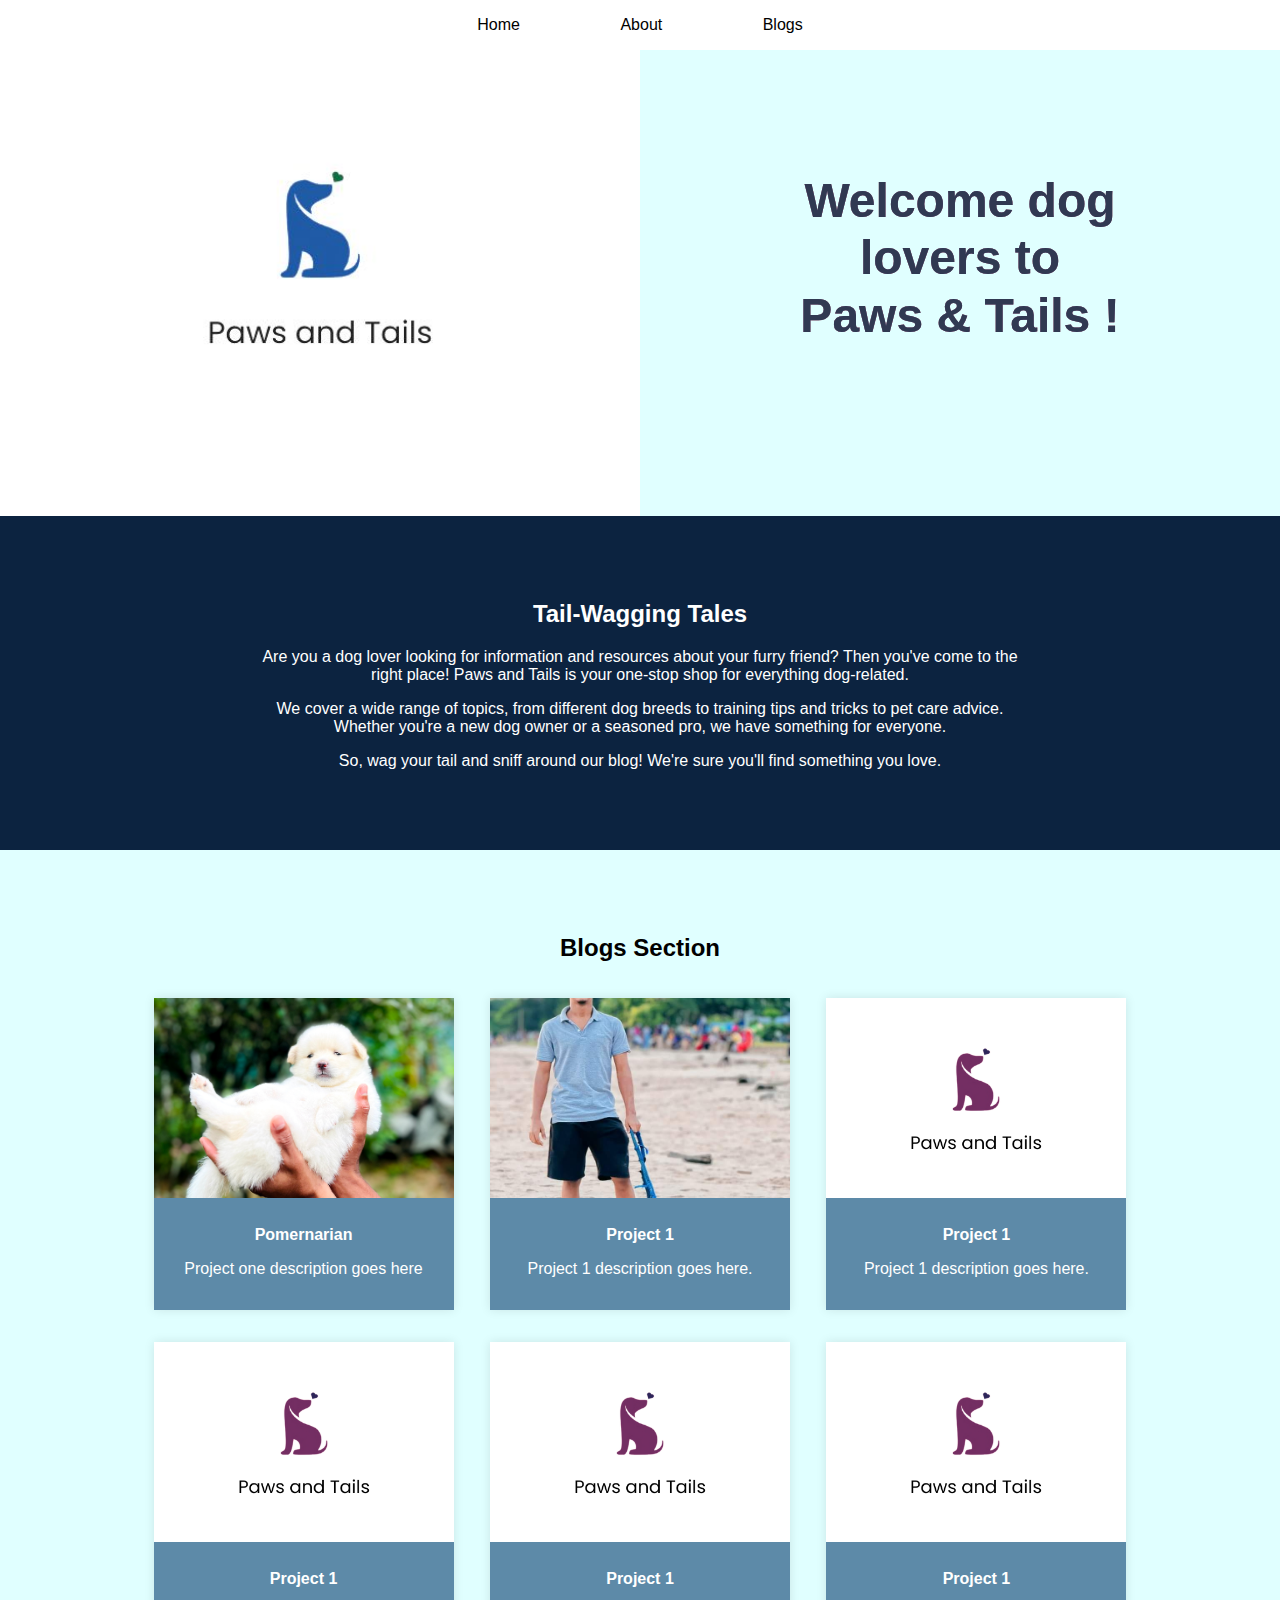
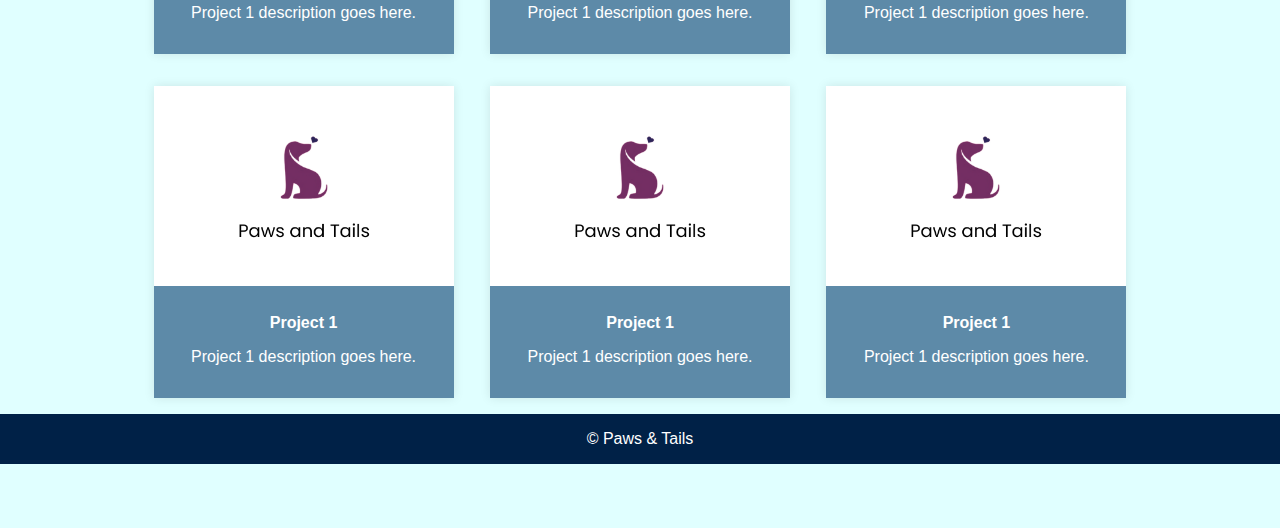
==== index.html @ db6d9ea2 "first commit" ====
<!DOCTYPE html>
<html lang="en">
<head>
  <meta charset="UTF-8">
  <meta name="viewport" content="width=device-width, initial-scale=1.0">
  <title>Fixed Navigation Bar</title>
  <link rel="stylesheet" href="/Text-animation.css">
  <style>
    body {
        margin: 0;
        font-family: Arial, sans-serif;
    }
    /* Navigation Bar */
    .navbar {
        position: fixed;
        top: 0;
        width: 100%;
        background-color: #ffffff;
        overflow: hidden;
        text-align: center;
    }

    .navbar a {
        display: inline-block;
        padding: 1em 3em;
        text-decoration: none;
        color: black;
    }

    .navbar a:hover {
        /* background-color: #ddd; */
        color:#002147;
    }
    
    /* home section */
    
    .section {
        /* padding: 50px 20px; */
        text-align: center;
        background-color: #E0FFFF;
    }

    

    .hero {
        display: grid;
        grid-template-columns: 1fr 1fr;
        height: 100%;
        color: #8c9ab900;
        /* margin-top: 60px; Added margin to avoid overlap with fixed navbar */
    }
    .hero .left { /* Adjust the path to your background image */
    /* background-size: cover; */
    /* background-attachment: fixed;  */
    width: 50vw;
    background-color: white; /* Adjust the transparency as needed */
    color: #000000;
    align-items: center;
    justify-content: center;
    text-align: center;
}


    .hero .right {
        /* margin-top: 2%; */
        width: 50vw;
        background-color: #7CB9E8(163, 132, 132);
        color: #000000;
        align-items: center;
        justify-content: center;
        text-align: center;
        display: flex;
        justify-content: center;

    }

    .section {
        padding: 4em 0;
        text-align: center;
    }

    .section h3 {
        font-size: 2em;
        margin-bottom: 1em;
    }

    .card {
        display: inline-block;
        width: 300px;
        margin: 1em;
        background-color: #5D8AA8;
        box-shadow: 0 0 10px rgba(0, 0, 0, 0.1);
        transition: transform 0.3s;
        color: white;
    }

    .card img {
        width: 100%;
        height: 200px;
        object-fit: cover;
    }

    .card:hover {
        transform: scale(1.05);
    }

    .card-content {
        padding: 1em;
    }

    .card-content h4 {
        margin: 0.5em 0;
    }

    footer {
        background-color: #002147;
        color: white;
        padding: 1em 0;
        text-align: center;
    }

    footer p {
        margin: 0;
    }

    /* underline hover */
    /* Apply default styles to the span */
    .underline-hover {
  position: relative; /* Ensure proper positioning of pseudo-element */
  cursor: pointer; /* Change cursor to pointer on hover */
}

/* Create a pseudo-element for the underline */
.underline-hover::before {
  content: ''; /* Required for pseudo-elements */
  position: absolute; /* Position relative to the parent element */
  width: 0; /* Initial width of the underline */
  height: 4px; /* Thickness of the underline */
  bottom: 0; /* Position at the bottom */
  left: 0; /* Start from the left */
  background-color:#002147; /* Initial color of the underline */
  transition: width 0.5s ease; /* Smooth transition effect for width */
}

/* Expand the underline on hover */
.underline-hover:hover::before {
  width: 100%; /* Expand to full width on hover */
}
.welcomepic{
    width: 80%;
    margin-left: 10%;
    margin-right: 10%;
    justify-content: center;

}
.paraContainer{
    padding-left: 20%;
    padding-right: 20%;
}


  </style>
</head>
<body>
  <div class="navbar">
    <a href="#home" class="underline-hover">Home</a>
    <a href="#about" class="underline-hover">About</a>
    <a href="#blogs" class="underline-hover">Blogs</a>
  </div>

  <div id="home" class="section" style="padding: 0em;">
    <!-- <h2>Home Section</h2> -->
    <div class="hero">
        <div class="left">
            <img src="/assests/paws.jpeg" alt="" class="welcomepic">
        </div>
        <div class="right">
            <p class="cool">
                <span data-text="Welcome">Welcome</span>
                <span data-text="dog">dog</span>
                <span data-text="lovers">lovers</span>
                <span data-text="to">to</span>
                <span data-text="Paws">Paws</span>
                <span data-text="&">&</span>
                <span data-text="Tails">Tails</span>
                <span data-text="!">!</span>
            </p>	    
        </div>
    </div>
    <!-- Your home content here -->
  </div>

  <div id="about" class="section" style="color: white;background-color: #0C2340" >
    <h2>Tail-Wagging Tales</h2>
    <div class="paraContainer">
        <p>Are you a dog lover looking for information and resources about your furry friend? Then you've come to the right place! Paws and Tails is your one-stop shop for everything dog-related.</p>

       <p> We cover a wide range of topics, from different dog breeds to training tips and tricks to pet care advice. Whether you're a new dog owner or a seasoned pro, we have something for everyone.</p>
        
       <p> So, wag your tail and sniff around our blog! We're sure you'll find something you love.</p><!-- Your about content here -->


    </div>
  </div>

  <div id="blogs" class="section">
    <h2>Blogs Section</h2>
    <div class="card">
            <img src="/assests/pomernarian.jpg" alt="Pomernarian">
            <div class="card-content">
                <h4>Pomernarian </h4>
                <p>Project one description goes here</p>
            
            </div>
        </div>

        <div class="card">
            <img src="/assests/schidugeballa.jpg" alt="Project 1">
            <div class="card-content">
                <h4>Project 1</h4>
                <p>Project 1 description goes here.</p>
            </div>
        </div>

        <div class="card">
            <img src="/assests/Paws and Tails.png" alt="Project 1">
            <div class="card-content">
                <h4>Project 1</h4>
                <p>Project 1 description goes here.</p>
            </div>
        </div>

        <div class="card">
            <img src="/assests/Paws and Tails.png" alt="Project 1">
            <div class="card-content">
                <h4>Project 1</h4>
                <p>Project 1 description goes here.</p>
            </div>
        </div>

        <div class="card">
            <img src="/assests/Paws and Tails.png" alt="Project 1">
            <div class="card-content">
                <h4>Project 1</h4>
                <p>Project 1 description goes here.</p>
            </div>
        </div>

        <div class="card">
            <img src="/assests/Paws and Tails.png" alt="Project 1">
            <div class="card-content">
                <h4>Project 1</h4>
                <p>Project 1 description goes here.</p>
            </div>
        </div>

        <div class="card">
            <img src="/assests/Paws and Tails.png" alt="Project 1">
            <div class="card-content">
                <h4>Project 1</h4>
                <p>Project 1 description goes here.</p>
            </div>
        </div>

        <div class="card">
            <img src="/assests/Paws and Tails.png" alt="Project 1">
            <div class="card-content">
                <h4>Project 1</h4>
                <p>Project 1 description goes here.</p>
            </div>
        </div>

        <div class="card">
            <img src="/assests/Paws and Tails.png" alt="Project 1">
            <div class="card-content">
                <h4>Project 1</h4>
                <p>Project 1 description goes here.</p>
            </div>
        </div>

        <footer>
            <p>&copy; Paws & Tails</p>
        </footer>
    <!-- Your blogs content here -->
  </div>
</body>
</html>
---- Text-animation.css ----
:root {
	--background: #f3a683;
	--base: #303952;
	--accent: #786fa6;
	--shadow: #e77f67;
}

html {
	background: var(--background);
	display: grid;
	height: 100%;
	place-items: center;
}

.cool {
	font: bold 3rem/1.2 sans-serif;
	max-width: 20rem;

	span {
		color: var(--shadow);
		display: inline-block;
		position: relative;

		/* // Setting the stagger "by hand". You have to know the number of children beforehand and loop through them all, or set staggers only for a number of first children. Or set it with js */
		@for $i from 1 through 10 {
			&:nth-child(#{$i}) {
				&::before,
				&::after {
					animation-delay: #{$i / 10}s;
				}
			}
		}

		/* // make the font black again if no animation is playing */
		@media (prefers-reduced-motion) {
			color: var(--base);
		}

		/* // the magic, kinda */
		&::before {
			animation: max-height 1.6s cubic-bezier(0.61, 1, 0.88, 1) 1 normal both;
			color: var(--accent);
		}
		
		&::after {
			animation: max-width 2.8s cubic-bezier(0.61, 1, 0.88, 1) 1 normal both;
			color: var(--base);
		}
		
		&::before,
		&::after {
			/* // Using data attribute to avoid duplicated content in HTML. It has a very good support when used in the content property https://caniuse.com/mdn-css_types_attr */
			content: attr(data-text);
			left: 0;
			/* // The overflowing text is cut off */
			overflow: hidden;
			position: absolute;
			/* // Set the speak property to none, because we don't want screen readers to read every word in the paragraph twice. "Hello, hello"? No! */
			speak: none;

			/* // In thi+s case we just don't animate things, BUT we can maybe animate opacity only since reduced motion != no motion */
			@media (prefers-reduced-motion) {
				animation: none;
				content: "";
			}
		}
	}
}

@keyframes max-width {
	from {
		max-width: 0;
	}
	to {
		max-width: 100%;
	}
}

@keyframes max-height {
	from {
		max-height: 0;
	}
	to {
		max-height: 100%;
	}
}




/* p */
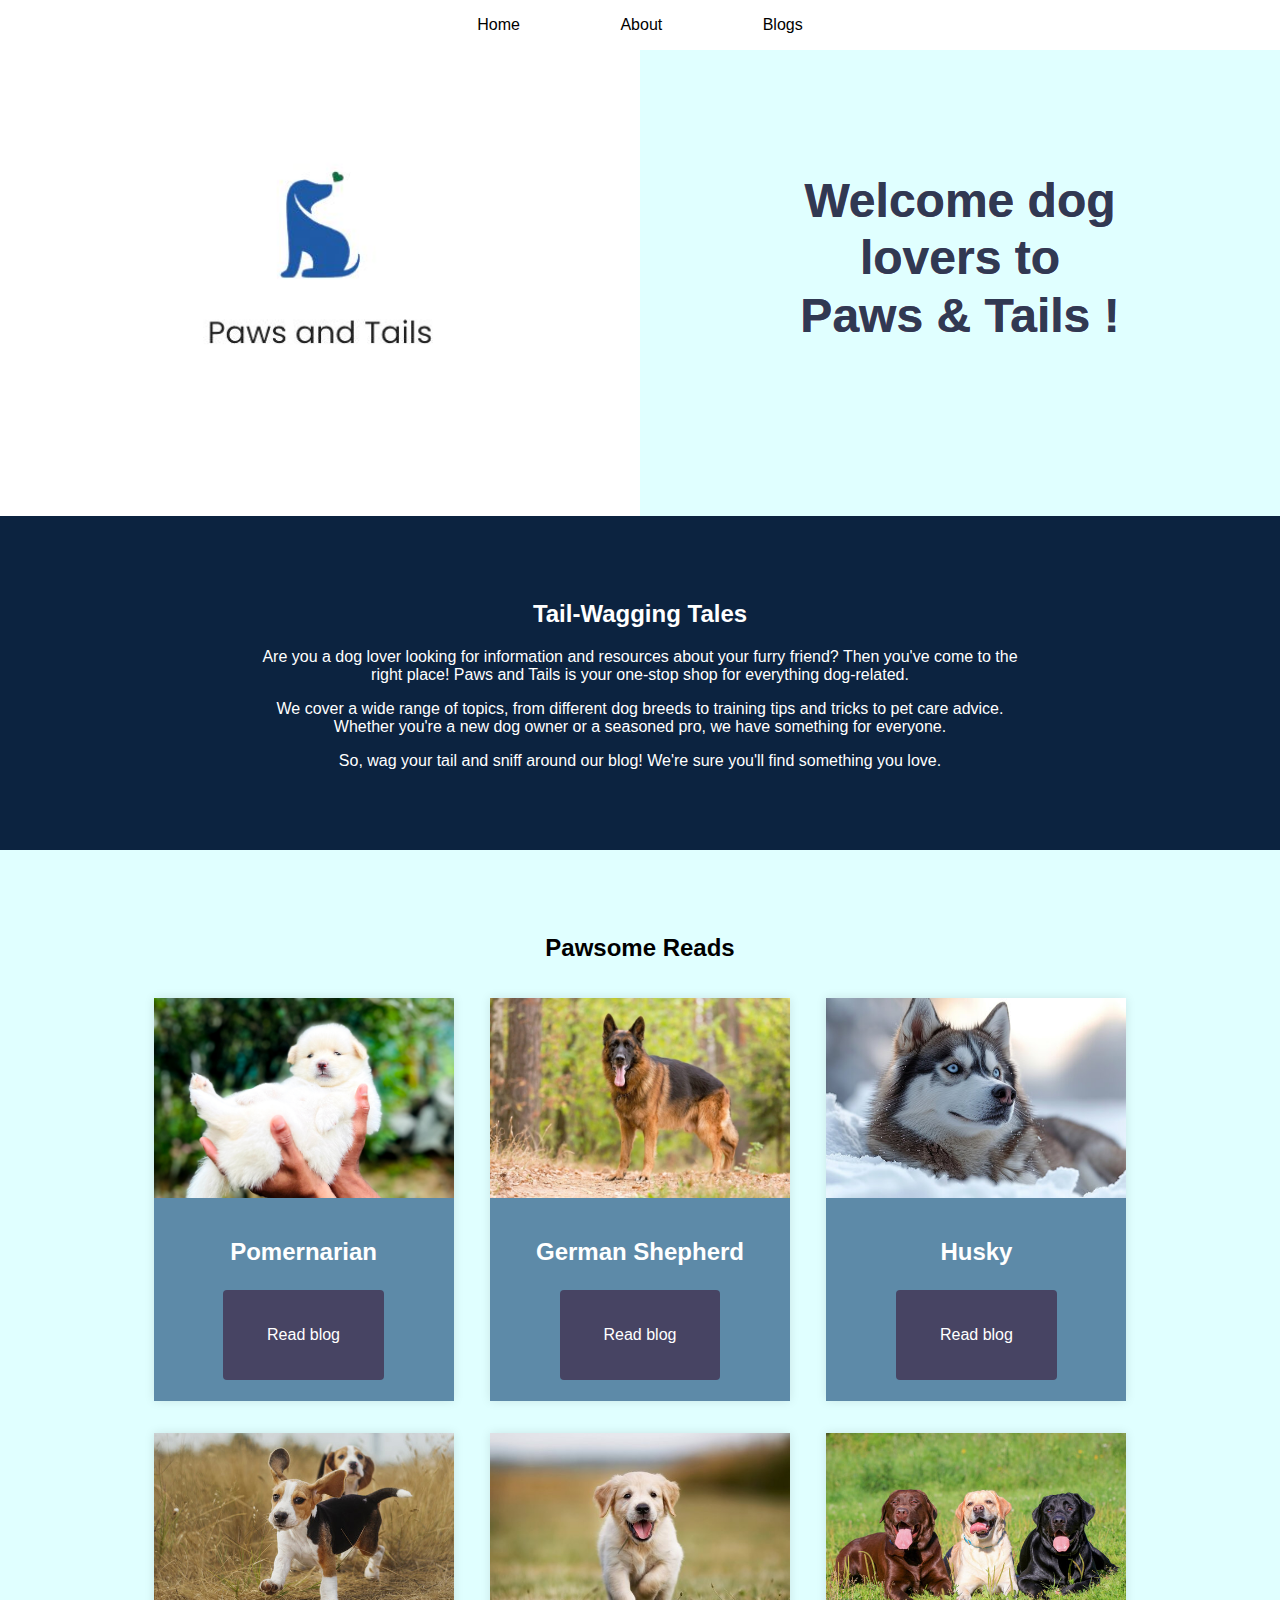
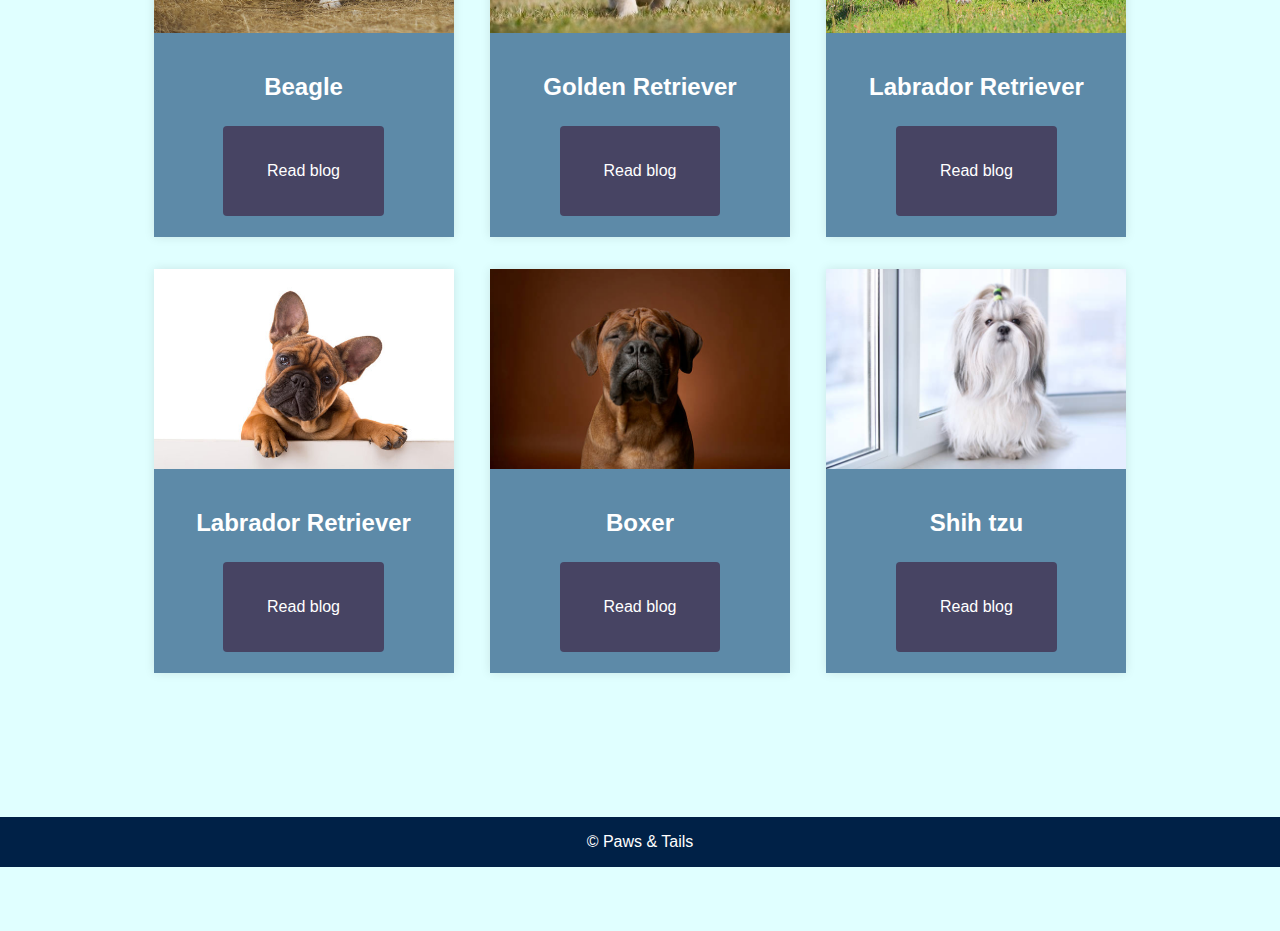
==== commit cea8f0bb: "Completed" ====
--- a/index.html
+++ b/index.html
@@ -5,163 +5,12 @@
   <meta name="viewport" content="width=device-width, initial-scale=1.0">
   <title>Fixed Navigation Bar</title>
   <link rel="stylesheet" href="/Text-animation.css">
-  <style>
-    body {
-        margin: 0;
-        font-family: Arial, sans-serif;
-    }
-    /* Navigation Bar */
-    .navbar {
-        position: fixed;
-        top: 0;
-        width: 100%;
-        background-color: #ffffff;
-        overflow: hidden;
-        text-align: center;
-    }
+  <link rel="stylesheet" href="/buttons.css">
+  <link rel="stylesheet" href="/index.css">
 
-    .navbar a {
-        display: inline-block;
-        padding: 1em 3em;
-        text-decoration: none;
-        color: black;
-    }
-
-    .navbar a:hover {
-        /* background-color: #ddd; */
-        color:#002147;
-    }
-    
-    /* home section */
-    
-    .section {
-        /* padding: 50px 20px; */
-        text-align: center;
-        background-color: #E0FFFF;
-    }
-
-    
-
-    .hero {
-        display: grid;
-        grid-template-columns: 1fr 1fr;
-        height: 100%;
-        color: #8c9ab900;
-        /* margin-top: 60px; Added margin to avoid overlap with fixed navbar */
-    }
-    .hero .left { /* Adjust the path to your background image */
-    /* background-size: cover; */
-    /* background-attachment: fixed;  */
-    width: 50vw;
-    background-color: white; /* Adjust the transparency as needed */
-    color: #000000;
-    align-items: center;
-    justify-content: center;
-    text-align: center;
-}
-
-
-    .hero .right {
-        /* margin-top: 2%; */
-        width: 50vw;
-        background-color: #7CB9E8(163, 132, 132);
-        color: #000000;
-        align-items: center;
-        justify-content: center;
-        text-align: center;
-        display: flex;
-        justify-content: center;
-
-    }
-
-    .section {
-        padding: 4em 0;
-        text-align: center;
-    }
-
-    .section h3 {
-        font-size: 2em;
-        margin-bottom: 1em;
-    }
-
-    .card {
-        display: inline-block;
-        width: 300px;
-        margin: 1em;
-        background-color: #5D8AA8;
-        box-shadow: 0 0 10px rgba(0, 0, 0, 0.1);
-        transition: transform 0.3s;
-        color: white;
-    }
-
-    .card img {
-        width: 100%;
-        height: 200px;
-        object-fit: cover;
-    }
-
-    .card:hover {
-        transform: scale(1.05);
-    }
-
-    .card-content {
-        padding: 1em;
-    }
-
-    .card-content h4 {
-        margin: 0.5em 0;
-    }
-
-    footer {
-        background-color: #002147;
-        color: white;
-        padding: 1em 0;
-        text-align: center;
-    }
-
-    footer p {
-        margin: 0;
-    }
-
-    /* underline hover */
-    /* Apply default styles to the span */
-    .underline-hover {
-  position: relative; /* Ensure proper positioning of pseudo-element */
-  cursor: pointer; /* Change cursor to pointer on hover */
-}
-
-/* Create a pseudo-element for the underline */
-.underline-hover::before {
-  content: ''; /* Required for pseudo-elements */
-  position: absolute; /* Position relative to the parent element */
-  width: 0; /* Initial width of the underline */
-  height: 4px; /* Thickness of the underline */
-  bottom: 0; /* Position at the bottom */
-  left: 0; /* Start from the left */
-  background-color:#002147; /* Initial color of the underline */
-  transition: width 0.5s ease; /* Smooth transition effect for width */
-}
-
-/* Expand the underline on hover */
-.underline-hover:hover::before {
-  width: 100%; /* Expand to full width on hover */
-}
-.welcomepic{
-    width: 80%;
-    margin-left: 10%;
-    margin-right: 10%;
-    justify-content: center;
-
-}
-.paraContainer{
-    padding-left: 20%;
-    padding-right: 20%;
-}
-
-
-  </style>
 </head>
 <body>
+<!-- navigation bar -->
   <div class="navbar">
     <a href="#home" class="underline-hover">Home</a>
     <a href="#about" class="underline-hover">About</a>
@@ -187,9 +36,8 @@
             </p>	    
         </div>
     </div>
-    <!-- Your home content here -->
   </div>
-
+<!-- about -->
   <div id="about" class="section" style="color: white;background-color: #0C2340" >
     <h2>Tail-Wagging Tales</h2>
     <div class="paraContainer">
@@ -202,86 +50,101 @@
 
     </div>
   </div>
-
+<!-- blog section -->
   <div id="blogs" class="section">
-    <h2>Blogs Section</h2>
+    
+    <h2>Pawsome Reads</h2>
+    
+    <!-- pomeranian -->
     <div class="card">
-            <img src="/assests/pomernarian.jpg" alt="Pomernarian">
+        <img src="/assests/pomernarian.jpg" alt="Pomernarian">
             <div class="card-content">
-                <h4>Pomernarian </h4>
-                <p>Project one description goes here</p>
+                <h2>Pomernarian </h2>
+                <a href="/blogs/Pomernarian.html"><button class="button" style="vertical-align:middle"><span>Read blog</span></button></a>
             
             </div>
-        </div>
+    </div>
 
-        <div class="card">
-            <img src="/assests/schidugeballa.jpg" alt="Project 1">
+    <!-- pomeranian -->
+    <div class="card">
+        <img src="/assests/germen shepherd.jpeg" alt="Pomernarian">
             <div class="card-content">
-                <h4>Project 1</h4>
-                <p>Project 1 description goes here.</p>
+                <h2>German Shepherd</h2>
+                <a href="/blogs/germen shepherd.html"><button class="button" style="vertical-align:middle"><span>Read blog</span></button></a>
+            
             </div>
-        </div>
+    </div>
 
-        <div class="card">
-            <img src="/assests/Paws and Tails.png" alt="Project 1">
+    <!-- pomeranian -->
+    <div class="card">
+        <img src="/assests/husky.jpg" alt="Pomernarian">
             <div class="card-content">
-                <h4>Project 1</h4>
-                <p>Project 1 description goes here.</p>
+                <h2>Husky </h2>
+                <a href="/blogs/husky.html"><button class="button" style="vertical-align:middle"><span>Read blog</span></button></a>
+            
             </div>
-        </div>
+    </div>
 
-        <div class="card">
-            <img src="/assests/Paws and Tails.png" alt="Project 1">
+    <!-- beagle -->
+    <!-- pomeranian -->
+    <div class="card">
+        <img src="/assests/beagle.jpg" alt="Pomernarian">
             <div class="card-content">
-                <h4>Project 1</h4>
-                <p>Project 1 description goes here.</p>
+                <h2>Beagle </h2>
+                <a href="/blogs/beagle.html"><button class="button" style="vertical-align:middle"><span>Read blog</span></button></a>
+            
             </div>
-        </div>
+    </div>
 
-        <div class="card">
-            <img src="/assests/Paws and Tails.png" alt="Project 1">
+    <div class="card">
+        <img src="/assests/goldenretriever.jpg" alt="Pomernarian">
             <div class="card-content">
-                <h4>Project 1</h4>
-                <p>Project 1 description goes here.</p>
+                <h2>Golden Retriever</h2>
+                <a href="/blogs/goldenretriever.html"><button class="button" style="vertical-align:middle"><span>Read blog</span></button></a>
+            
             </div>
-        </div>
+    </div>
 
-        <div class="card">
-            <img src="/assests/Paws and Tails.png" alt="Project 1">
+    <div class="card">
+        <img src="/assests/labradorretriever.jpg" alt="Pomernarian">
             <div class="card-content">
-                <h4>Project 1</h4>
-                <p>Project 1 description goes here.</p>
+                <h2>Labrador Retriever</h2>
+                <a href="/blogs/Labrador Retriever.html"><button class="button" style="vertical-align:middle"><span>Read blog</span></button></a>
+            
             </div>
-        </div>
+    </div>
 
-        <div class="card">
-            <img src="/assests/Paws and Tails.png" alt="Project 1">
+    <div class="card">
+        <img src="/assests/frenchbuldog.jpg" alt="Pomernarian">
             <div class="card-content">
-                <h4>Project 1</h4>
-                <p>Project 1 description goes here.</p>
+                <h2>Labrador Retriever</h2>
+                <a href="/blogs/French Bulldog.html"><button class="button" style="vertical-align:middle"><span>Read blog</span></button></a>
+            
             </div>
-        </div>
+    </div>
+    
+    <div class="card">
+        <img src="/assests/boxer.jpg" alt="Pomernarian">
+            <div class="card-content">
+                <h2>Boxer</h2>
+                <a href="/blogs/boxer.html"><button class="button" style="vertical-align:middle"><span>Read blog</span></button></a>
+            
+            </div>
+    </div>
 
-        <div class="card">
-            <img src="/assests/Paws and Tails.png" alt="Project 1">
+    <div class="card">
+        <img src="/assests/shihtzu.jpg" alt="Pomernarian">
             <div class="card-content">
-                <h4>Project 1</h4>
-                <p>Project 1 description goes here.</p>
+                <h2>Shih tzu</h2>
+                <a href="/blogs/shihtzu.html"><button class="button" style="vertical-align:middle"><span>Read blog</span></button></a>
+            
             </div>
-        </div>
+    </div>
 
-        <div class="card">
-            <img src="/assests/Paws and Tails.png" alt="Project 1">
-            <div class="card-content">
-                <h4>Project 1</h4>
-                <p>Project 1 description goes here.</p>
-            </div>
-        </div>
-
-        <footer>
+    <!-- footer -->
+    <footer style="margin-top: 10%;">
             <p>&copy; Paws & Tails</p>
-        </footer>
-    <!-- Your blogs content here -->
+    </footer>
   </div>
 </body>
 </html>
--- a/Text-animation.css
+++ b/Text-animation.css
@@ -89,4 +89,3 @@
 
 
 /* p */
-
--- a/buttons.css
+++ b/buttons.css
@@ -0,0 +1,40 @@
+.button {
+    display: inline-block;
+    border-radius: 4px;
+    background-color: #474463;
+    border: none;
+    color: #FFFFFF;
+    text-align: center;
+    font-size: 100%;
+    /* padding: 25%; */
+    width: 60%;
+    height: 10vh;
+    transition: all 0.5s;
+    cursor: pointer;
+    margin: 5px;
+  }
+  
+  .button span {
+    cursor: pointer;
+    display: inline-block;
+    position: relative;
+    transition: 0.5s;
+  }
+  
+  .button span:after {
+    content: '\00bb';
+    position: absolute;
+    opacity: 0;
+    top: 0;
+    right: -20px;
+    transition: 0.5s;
+  }
+  
+  .button:hover span {
+    padding-right: 25px;
+  }
+  
+  .button:hover span:after {
+    opacity: 1;
+    right: 0;
+  }--- a/index.css
+++ b/index.css
@@ -0,0 +1,147 @@
+body {
+    margin: 0;
+    font-family: Arial, sans-serif;
+}
+/* Navigation Bar */
+.navbar {
+    position: fixed;
+    top: 0;
+    z-index: 10;
+    width: 100%;
+    background-color: #ffffff;
+    overflow: hidden;
+    text-align: center;
+}
+
+.navbar a {
+    display: inline-block;
+    padding: 1em 3em;
+    text-decoration: none;
+    color: black;
+}
+
+.navbar a:hover {
+    /* background-color: #ddd; */
+    color:#002147;
+}
+
+/* home section */
+
+.section {
+    /* padding: 50px 20px; */
+    text-align: center;
+    background-color: #E0FFFF;
+}
+
+
+
+.hero {
+    display: grid;
+    grid-template-columns: 1fr 1fr;
+    height: 100%;
+    color: #8c9ab900;
+}
+.hero .left { 
+width: 50vw;
+background-color: white;
+color: #000000;
+align-items: center;
+justify-content: center;
+text-align: center;
+}
+
+
+.hero .right {
+    width: 50vw;
+    background-color: #7CB9E8(163, 132, 132);
+    color: #000000;
+    align-items: center;
+    justify-content: center;
+    text-align: center;
+    display: flex;
+    justify-content: center;
+
+}
+
+.section {
+    padding: 4em 0;
+    text-align: center;
+}
+
+.section h3 {
+    font-size: 2em;
+    margin-bottom: 1em;
+}
+
+.card {
+    display: inline-block;
+    width: 300px;
+    margin: 1em;
+    background-color: #5D8AA8;
+    box-shadow: 0 0 10px rgba(0, 0, 0, 0.1);
+    transition: transform 0.3s;
+    color: white;
+    
+}
+
+.card img {
+    width: 100%;
+    height: 200px;
+    object-fit: cover;
+}
+
+.card:hover {
+    transform: scale(1.05);
+}
+
+.card-content {
+    padding: 1em;
+}
+
+.card-content h4 {
+    margin: 0.5em 0;
+}
+
+footer {
+    background-color: #002147;
+    color: white;
+    padding: 1em 0;
+    text-align: center;
+    bottom: 0;
+}
+
+footer p {
+    margin: 0;
+}
+.underline-hover {
+position: relative;
+cursor: pointer; 
+}
+
+.underline-hover::before {
+content: '';
+position: absolute;
+width: 0;
+height: 4px;
+bottom: 0;
+left: 0;
+background-color:#002147;
+transition: width 0.5s ease;
+}
+
+
+.underline-hover:hover::before {
+width: 100%;
+}
+.welcomepic{
+width: 80%;
+margin-left: 10%;
+margin-right: 10%;
+justify-content: center;
+
+}
+.paraContainer{
+padding-left: 20%;
+padding-right: 20%;
+}
+
